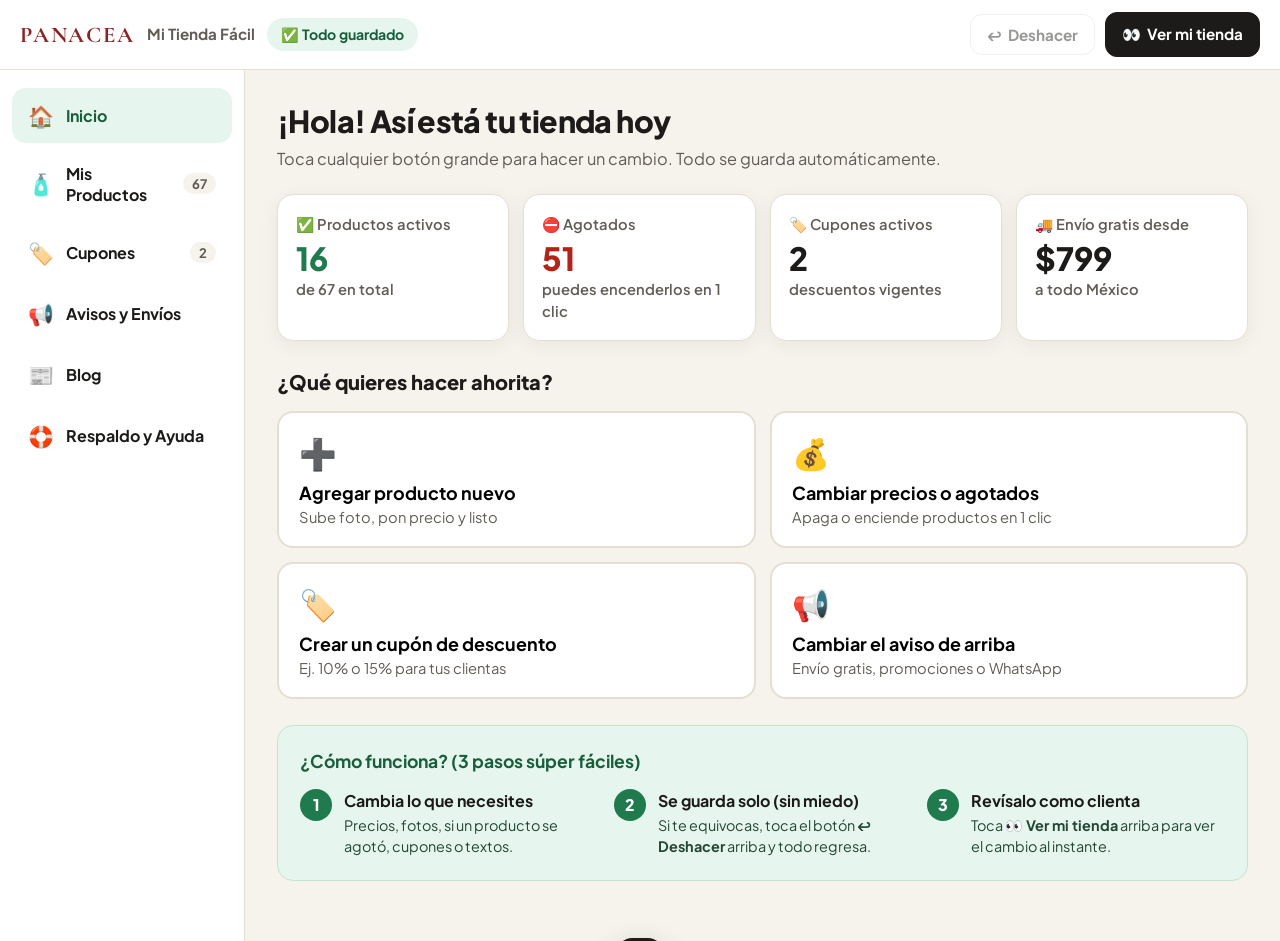
==== admin.html @ 0cf98230 "Initial Panacea Cosmeticos independent storefront (67 real products, 17 articles, CF Pages ready)" ====
<!DOCTYPE html>
<html lang="es-MX">
<head>
  <meta charset="UTF-8" />
  <meta name="viewport" content="width=device-width, initial-scale=1.0" />
  <title>Mi Tienda Panacea — Panel Fácil</title>
  <link rel="preconnect" href="https://fonts.googleapis.com" />
  <link rel="preconnect" href="https://fonts.gstatic.com" crossorigin />
  <link href="https://fonts.googleapis.com/css2?family=Cormorant+Garamond:wght@600;700&family=Plus+Jakarta+Sans:wght@400;500;600;700;800&display=swap" rel="stylesheet" />
  <link rel="stylesheet" href="admin.css" />
</head>
<body>
  <!-- Pantalla de clave (solo aparece si hay PIN configurado en producción) -->
  <div class="pin-screen hidden" id="pinScreen">
    <div class="pin-card">
      <div class="pin-logo">PANACEA</div>
      <h1>Entrar a Mi Tienda</h1>
      <p>Escribe tu clave secreta para editar tus productos y precios.</p>
      <form id="pinForm">
        <input type="password" id="pinInput" placeholder="Tu clave..." autocomplete="current-password" required />
        <button type="submit" class="big-btn btn-green btn-full">Entrar</button>
      </form>
      <p class="pin-error hidden" id="pinError">Clave incorrecta. Intenta de nuevo.</p>
    </div>
  </div>

  <!-- Barra superior fija -->
  <header class="topbar">
    <div class="topbar-left">
      <span class="brand-badge">PANACEA</span>
      <span class="brand-title">Mi Tienda Fácil</span>
      <span class="save-pill saved" id="savePill">✅ Todo guardado</span>
    </div>
    <div class="topbar-actions">
      <button class="top-btn" id="undoBtn" disabled title="Deshacer el último cambio">
        ↩️ <span>Deshacer</span>
      </button>
      <a class="top-btn btn-view-store" href="index.html" target="_blank" rel="noopener">
        👀 <span>Ver mi tienda</span>
      </a>
    </div>
  </header>

  <div class="app-shell">
    <!-- Menú lateral (desktop) / inferior (móvil) -->
    <aside class="sidebar" aria-label="Menú principal">
      <nav class="nav-list">
        <button class="nav-item active" data-tab="inicio">
          <span class="nav-ico">🏠</span>
          <span class="nav-txt">Inicio</span>
        </button>
        <button class="nav-item" data-tab="productos">
          <span class="nav-ico">🧴</span>
          <span class="nav-txt">Mis Productos</span>
          <span class="nav-count" id="navProdCount">0</span>
        </button>
        <button class="nav-item" data-tab="cupones">
          <span class="nav-ico">🏷️</span>
          <span class="nav-txt">Cupones</span>
          <span class="nav-count" id="navCouponCount">0</span>
        </button>
        <button class="nav-item" data-tab="tienda">
          <span class="nav-ico">📢</span>
          <span class="nav-txt">Avisos y Envíos</span>
        </button>
        <button class="nav-item" data-tab="blog">
          <span class="nav-ico">📰</span>
          <span class="nav-txt">Blog</span>
        </button>
        <button class="nav-item" data-tab="ayuda">
          <span class="nav-ico">🛟</span>
          <span class="nav-txt">Respaldo y Ayuda</span>
        </button>
      </nav>
    </aside>

    <!-- Contenido principal -->
    <main class="main-area">
      <!-- ==================== TAB: INICIO ==================== -->
      <section class="tab-panel active" id="tab-inicio">
        <div class="page-head">
          <div>
            <h1>¡Hola! Así está tu tienda hoy</h1>
            <p class="lead">Toca cualquier botón grande para hacer un cambio. Todo se guarda automáticamente.</p>
          </div>
        </div>

        <div class="stats-grid" id="homeStats"></div>

        <h2 class="section-title">¿Qué quieres hacer ahorita?</h2>
        <div class="quick-actions">
          <button class="quick-card" id="qaNewProduct">
            <span class="quick-ico">➕</span>
            <strong>Agregar producto nuevo</strong>
            <small>Sube foto, pon precio y listo</small>
          </button>
          <button class="quick-card" id="qaEditProducts">
            <span class="quick-ico">💰</span>
            <strong>Cambiar precios o agotados</strong>
            <small>Apaga o enciende productos en 1 clic</small>
          </button>
          <button class="quick-card" id="qaCoupons">
            <span class="quick-ico">🏷️</span>
            <strong>Crear un cupón de descuento</strong>
            <small>Ej. 10% o 15% para tus clientas</small>
          </button>
          <button class="quick-card" id="qaBanner">
            <span class="quick-ico">📢</span>
            <strong>Cambiar el aviso de arriba</strong>
            <small>Envío gratis, promociones o WhatsApp</small>
          </button>
        </div>

        <div class="guide-box">
          <h3>¿Cómo funciona? (3 pasos súper fáciles)</h3>
          <div class="guide-steps">
            <div class="guide-step">
              <span class="step-num">1</span>
              <div>
                <strong>Cambia lo que necesites</strong>
                <p>Precios, fotos, si un producto se agotó, cupones o textos.</p>
              </div>
            </div>
            <div class="guide-step">
              <span class="step-num">2</span>
              <div>
                <strong>Se guarda solo (sin miedo)</strong>
                <p>Si te equivocas, toca el botón <b>↩️ Deshacer</b> arriba y todo regresa.</p>
              </div>
            </div>
            <div class="guide-step">
              <span class="step-num">3</span>
              <div>
                <strong>Revísalo como clienta</strong>
                <p>Toca <b>👀 Ver mi tienda</b> arriba para ver el cambio al instante.</p>
              </div>
            </div>
          </div>
        </div>
      </section>

      <!-- ==================== TAB: MIS PRODUCTOS ==================== -->
      <section class="tab-panel" id="tab-productos">
        <div class="page-head">
          <div>
            <h1>Mis Productos</h1>
            <p class="lead">Toca el botón verde para marcar si está disponible o agotado, cambia el precio directo o toca <b>Editar</b>.</p>
          </div>
          <button class="big-btn btn-green" id="addProductBtn">➕ Agregar producto nuevo</button>
        </div>

        <div class="toolbar">
          <div class="search-wrap">
            <span class="search-ico">🔍</span>
            <input type="search" id="prodSearch" placeholder="Busca un producto... (ej. Vitamina C, Romero, Kit, Bebé)" />
          </div>
          <select id="prodCatFilter" aria-label="Filtrar por sección">
            <option value="all">Todas las secciones</option>
            <option value="kits">🎁 Kits y Rituales</option>
            <option value="facial">🧴 Facial y Sérums</option>
            <option value="tonicos">💧 Tónicos</option>
            <option value="capilar">🌿 Capilar</option>
            <option value="corporal">✨ Corporal</option>
            <option value="bebe">👶 Bebés</option>
            <option value="higienicos">🧼 Higiénicos</option>
          </select>
        </div>

        <div class="filter-pills" id="prodStatusPills">
          <button class="pill active" data-filter="all">Todos</button>
          <button class="pill" data-filter="available">✅ Disponibles</button>
          <button class="pill" data-filter="soldout">⛔ Agotados</button>
          <button class="pill" data-filter="best">⭐ Más vendidos</button>
        </div>

        <div class="products-list" id="productsList"></div>
      </section>

      <!-- ==================== TAB: CUPONES ==================== -->
      <section class="tab-panel" id="tab-cupones">
        <div class="page-head">
          <div>
            <h1>Cupones y Descuentos</h1>
            <p class="lead">Crea códigos fáciles para que tus clientas obtengan descuento en su carrito.</p>
          </div>
        </div>

        <div class="card form-card">
          <h3>➕ Crear un cupón nuevo</h3>
          <form id="couponForm" class="coupon-grid">
            <div class="field">
              <label for="couponCode">Palabra del cupón</label>
              <input type="text" id="couponCode" placeholder="Ej. MAMA15 o VERANO20" required />
              <small>Sin espacios. Se pone solo en mayúsculas.</small>
            </div>
            <div class="field">
              <label for="couponPct">¿Cuánto descuenta? (%)</label>
              <div class="pct-row">
                <input type="number" id="couponPct" min="1" max="90" value="10" required />
                <div class="quick-pcts">
                  <button type="button" class="mini-chip" data-pct="10">10%</button>
                  <button type="button" class="mini-chip" data-pct="15">15%</button>
                  <button type="button" class="mini-chip" data-pct="20">20%</button>
                  <button type="button" class="mini-chip" data-pct="25">25%</button>
                </div>
              </div>
            </div>
            <div class="field field-wide">
              <label for="couponLabel">Texto bonito para la clienta</label>
              <input type="text" id="couponLabel" placeholder="Ej. 15% OFF Especial del Mes" />
              <small>Si lo dejas vacío, se llena automáticamente.</small>
            </div>
            <div class="field-actions">
              <button type="submit" class="big-btn btn-green">💾 Guardar cupón</button>
            </div>
          </form>
        </div>

        <h2 class="section-title">Cupones activos ahorita</h2>
        <div class="coupons-list" id="couponsList"></div>
      </section>

      <!-- ==================== TAB: AVISOS Y ENVÍOS ==================== -->
      <section class="tab-panel" id="tab-tienda">
        <div class="page-head">
          <div>
            <h1>Avisos, Envíos y WhatsApp</h1>
            <p class="lead">Cambia el mensaje principal de arriba, el envío gratis y tu número de WhatsApp.</p>
          </div>
        </div>

        <form id="storeSettingsForm" class="stack-gap">
          <div class="card">
            <h3>📢 Barra de anuncio (la franja oscura hasta arriba de tu tienda)</h3>
            <p class="hint">Así se ve ahorita para tus clientas:</p>
            <div class="live-banner-preview" id="bannerPreview"></div>
            <div class="field" style="margin-top:14px;">
              <label for="settingAnnouncement">Texto del anuncio</label>
              <input type="text" id="settingAnnouncement" placeholder="Ej. Envío gratis a todo México desde $799 MXN · Código BIENVENIDA10" />
            </div>
          </div>

          <div class="card two-col">
            <div class="field">
              <label for="settingShipping">🚚 ¿Desde cuánto el envío es GRATIS? ($ MXN)</label>
              <input type="number" id="settingShipping" min="0" step="1" required />
              <small>Si la clienta compra esta cantidad o más, el envío sale en $0.</small>
            </div>
            <div class="field">
              <label for="settingWhatsapp">💬 Número de WhatsApp de pedidos</label>
              <input type="text" id="settingWhatsapp" placeholder="528110188422" required />
              <small>Con lada de país sin signos (ej. <code>528110188422</code>).</small>
            </div>
          </div>

          <div>
            <button type="submit" class="big-btn btn-green">💾 Guardar cambios de mi tienda</button>
          </div>
        </form>

        <div class="card" style="margin-top:28px;">
          <div class="card-head-row">
            <div>
              <h3>💬 Opiniones de clientas (Testimonios)</h3>
              <p class="hint">Aparecen en tu página principal para dar confianza.</p>
            </div>
            <button type="button" class="big-btn btn-outline" id="addReviewBtn">➕ Agregar opinión</button>
          </div>
          <div class="reviews-admin-list" id="reviewsAdminList"></div>
        </div>
      </section>

      <!-- ==================== TAB: BLOG ==================== -->
      <section class="tab-panel" id="tab-blog">
        <div class="page-head">
          <div>
            <h1>Diario de Botica (Blog)</h1>
            <p class="lead">Edita tus artículos o escribe uno nuevo para explicar beneficios de tus productos.</p>
          </div>
          <button class="big-btn btn-green" id="addArticleBtn">➕ Escribir artículo nuevo</button>
        </div>
        <div class="articles-admin-list" id="articlesAdminList"></div>
      </section>

      <!-- ==================== TAB: RESPALDO Y AYUDA ==================== -->
      <section class="tab-panel" id="tab-ayuda">
        <div class="page-head">
          <div>
            <h1>Respaldo y Ayuda</h1>
            <p class="lead">Guarda una copia de seguridad de toda tu tienda cuando quieras, o restaura una copia anterior.</p>
          </div>
        </div>

        <div class="card two-col">
          <div>
            <h3>💾 Guardar copia de seguridad</h3>
            <p class="hint">Descarga un archivo con todos tus productos, precios, cupones y textos.</p>
            <button type="button" class="big-btn btn-green" id="exportBackupBtn" style="margin-top:12px;">
              ⬇️ Descargar respaldo
            </button>
          </div>
          <div>
            <h3>📂 Restaurar una copia guardada</h3>
            <p class="hint">Si alguna vez quieres regresar a un respaldo anterior, selecciónalo aquí.</p>
            <label class="big-btn btn-outline file-label" style="margin-top:12px;">
              ⬆️ Elegir archivo de respaldo
              <input type="file" id="importBackupInput" accept="application/json,.json" hidden />
            </label>
          </div>
        </div>

        <div class="card" style="margin-top:18px;">
          <h3>ℹ️ Estado de conexión</h3>
          <p id="storageModeInfo" class="hint" style="margin-top:6px;">Comprobando...</p>
        </div>
      </section>
    </main>
  </div>

  <!-- ==================== MODAL: EDITOR DE PRODUCTO ==================== -->
  <div class="modal-overlay hidden" id="productModal" role="dialog" aria-modal="true" aria-labelledby="prodModalTitle">
    <div class="modal-sheet">
      <div class="modal-head">
        <h2 id="prodModalTitle">Editar producto</h2>
        <button class="icon-close" id="closeProductModal" aria-label="Cerrar">✕</button>
      </div>
      <form id="productForm" class="modal-body">
        <input type="hidden" id="pfId" />

        <!-- Bloque 1: Lo más importante -->
        <div class="editor-group">
          <div class="field">
            <label for="pfTitle">¿Cómo se llama el producto?</label>
            <input type="text" id="pfTitle" placeholder="Ej. Sérum de Vitamina C" required />
          </div>

          <div class="two-col">
            <div class="field">
              <label for="pfPrice">¿Cuánto cuesta? ($ MXN)</label>
              <input type="number" id="pfPrice" min="0" step="1" placeholder="Ej. 450" required />
            </div>
            <div class="field">
              <label for="pfComparePrice">Precio anterior (solo si está en oferta)</label>
              <input type="number" id="pfComparePrice" min="0" step="1" placeholder="Déjalo vacío si no es oferta" />
              <small>Si pones un número más alto, sale tachado como oferta.</small>
            </div>
          </div>

          <div class="toggle-row">
            <label class="big-switch">
              <input type="checkbox" id="pfAvailable" checked />
              <span class="switch-track"></span>
              <span class="switch-label" id="pfAvailableLabel">✅ Disponible para vender</span>
            </label>

            <label class="big-switch">
              <input type="checkbox" id="pfBestSeller" />
              <span class="switch-track"></span>
              <span class="switch-label">⭐ Mostrar en "Más vendidos"</span>
            </label>
          </div>
        </div>

        <!-- Bloque 2: Fotos -->
        <div class="editor-group">
          <h3>📷 Fotos del producto</h3>
          <div class="photo-editor-grid">
            <div class="photo-slot">
              <span class="slot-title">Foto principal</span>
              <div class="photo-preview-box">
                <img id="pfImagePreview" alt="Vista previa" />
              </div>
              <label class="big-btn btn-outline btn-sm file-label">
                📷 Subir foto desde aquí
                <input type="file" id="pfImageFile" accept="image/*" hidden />
              </label>
              <input type="text" id="pfImage" placeholder="O pega un enlace de foto..." />
            </div>

            <div class="photo-slot">
              <span class="slot-title">Segunda foto (opcional)</span>
              <div class="photo-preview-box">
                <img id="pfHoverPreview" alt="Segunda foto" />
              </div>
              <label class="big-btn btn-outline btn-sm file-label">
                📷 Subir segunda foto
                <input type="file" id="pfHoverFile" accept="image/*" hidden />
              </label>
              <input type="text" id="pfHoverImage" placeholder="O pega un enlace de foto..." />
            </div>
          </div>
        </div>

        <!-- Bloque 3: Sección y tipo de piel -->
        <div class="editor-group">
          <h3>🗂️ ¿Dónde aparece en la tienda?</h3>
          <div class="field">
            <label>Elige una sección:</label>
            <div class="choice-grid" id="pfCategoryChoices">
              <button type="button" class="choice-btn" data-cat="facial">🧴 Facial</button>
              <button type="button" class="choice-btn" data-cat="tonicos">💧 Tónicos</button>
              <button type="button" class="choice-btn" data-cat="kits">🎁 Kits</button>
              <button type="button" class="choice-btn" data-cat="capilar">🌿 Capilar</button>
              <button type="button" class="choice-btn" data-cat="corporal">✨ Corporal</button>
              <button type="button" class="choice-btn" data-cat="bebe">👶 Bebés</button>
              <button type="button" class="choice-btn" data-cat="higienicos">🧼 Higiénicos</button>
            </div>
            <input type="hidden" id="pfCategory" value="facial" />
          </div>

          <div class="field">
            <label>¿Para qué necesidad de piel ayuda? (puedes elegir varias)</label>
            <div class="choice-grid" id="pfConcernChoices">
              <button type="button" class="choice-btn" data-concern="acne">✨ Acné y poros</button>
              <button type="button" class="choice-btn" data-concern="sensible">🌿 Piel sensible</button>
              <button type="button" class="choice-btn" data-concern="antiedad">💎 Antiedad</button>
              <button type="button" class="choice-btn" data-concern="manchas">☀️ Manchas</button>
            </div>
          </div>

          <div class="field">
            <label for="pfBadge">Etiqueta bonita arriba de la foto</label>
            <input type="text" id="pfBadge" placeholder="Ej. 100% Natural, Más vendido, Nuevo, Fórmula Médica" />
          </div>
        </div>

        <!-- Bloque 4: Textos -->
        <div class="editor-group">
          <h3>📝 Explicación del producto</h3>
          <div class="field">
            <label for="pfSubtitle">Frase corta (aparece debajo del nombre)</label>
            <input type="text" id="pfSubtitle" placeholder="Ej. Ilumina, unifica el tono y protege tu piel" />
          </div>
          <div class="field">
            <label for="pfDescription">Descripción completa</label>
            <textarea id="pfDescription" rows="4" placeholder="Explica para qué sirve, sus ingredientes y cómo se usa..."></textarea>
          </div>
        </div>

        <!-- Bloque 5: Tamaños / Presentaciones (opcional) -->
        <div class="editor-group">
          <div class="card-head-row">
            <div>
              <h3>📏 Tamaños o presentaciones (opcional)</h3>
              <p class="hint">Solo úsalo si este producto viene en varios tamaños (ej. 30 ml y 60 ml).</p>
            </div>
            <button type="button" class="big-btn btn-outline btn-sm" id="addVariantBtn">➕ Agregar tamaño</button>
          </div>
          <div id="variantsContainer" class="variants-list"></div>
        </div>

        <div class="modal-footer">
          <div class="modal-footer-left">
            <button type="button" class="big-btn btn-outline btn-sm hidden" id="duplicateProductBtn">📋 Duplicar</button>
            <button type="button" class="big-btn btn-danger btn-sm hidden" id="deleteProductBtn">🗑️ Borrar</button>
          </div>
          <div class="modal-footer-right">
            <button type="button" class="big-btn btn-outline" id="cancelProductBtn">Cancelar</button>
            <button type="submit" class="big-btn btn-green">💾 Guardar producto</button>
          </div>
        </div>
      </form>
    </div>
  </div>

  <!-- ==================== MODAL: EDITOR DE ARTÍCULO ==================== -->
  <div class="modal-overlay hidden" id="articleModal" role="dialog" aria-modal="true">
    <div class="modal-sheet">
      <div class="modal-head">
        <h2 id="artModalTitle">Editar artículo</h2>
        <button class="icon-close" id="closeArticleModal" aria-label="Cerrar">✕</button>
      </div>
      <form id="articleForm" class="modal-body">
        <input type="hidden" id="afSlug" />
        <div class="field">
          <label for="afTitle">Título del artículo</label>
          <input type="text" id="afTitle" required placeholder="Ej. Beneficios de la caléndula" />
        </div>
        <div class="two-col">
          <div class="field">
            <label for="afDate">Fecha</label>
            <input type="date" id="afDate" required />
          </div>
          <div class="field">
            <label for="afImage">Foto del artículo</label>
            <input type="text" id="afImage" placeholder="Enlace o sube una foto abajo" />
          </div>
        </div>
        <div class="field">
          <label class="big-btn btn-outline btn-sm file-label" style="width:fit-content;">
            📷 Subir foto para el artículo
            <input type="file" id="afImageFile" accept="image/*" hidden />
          </label>
        </div>
        <div class="field">
          <label for="afExcerpt">Resumen corto (1 frase)</label>
          <input type="text" id="afExcerpt" placeholder="Resumen breve que aparece en la tarjeta..." />
        </div>
        <div class="field">
          <label for="afContent">Texto del artículo</label>
          <textarea id="afContent" rows="8" required placeholder="Escribe aquí tu artículo..."></textarea>
        </div>
        <div class="modal-footer">
          <div class="modal-footer-left">
            <button type="button" class="big-btn btn-danger btn-sm hidden" id="deleteArticleBtn">🗑️ Borrar</button>
          </div>
          <div class="modal-footer-right">
            <button type="button" class="big-btn btn-outline" id="cancelArticleBtn">Cancelar</button>
            <button type="submit" class="big-btn btn-green">💾 Guardar artículo</button>
          </div>
        </div>
      </form>
    </div>
  </div>

  <!-- ==================== MODAL: EDITOR DE OPINIÓN ==================== -->
  <div class="modal-overlay hidden" id="reviewModal" role="dialog" aria-modal="true">
    <div class="modal-sheet modal-sm">
      <div class="modal-head">
        <h2>Opinión de clienta</h2>
        <button class="icon-close" id="closeReviewModal" aria-label="Cerrar">✕</button>
      </div>
      <form id="reviewForm" class="modal-body">
        <input type="hidden" id="rfIdx" />
        <div class="two-col">
          <div class="field">
            <label for="rfName">Nombre de la clienta</label>
            <input type="text" id="rfName" required placeholder="Ej. Mariana G." />
          </div>
          <div class="field">
            <label for="rfCity">Ciudad</label>
            <input type="text" id="rfCity" required placeholder="Ej. Monterrey, NL" />
          </div>
        </div>
        <div class="field">
          <label for="rfProduct">Producto que usó</label>
          <input type="text" id="rfProduct" required placeholder="Ej. Crema Melatonina" />
        </div>
        <div class="field">
          <label for="rfQuote">¿Qué dijo?</label>
          <textarea id="rfQuote" rows="4" required placeholder="Escribe su comentario..."></textarea>
        </div>
        <div class="modal-footer">
          <div class="modal-footer-left">
            <button type="button" class="big-btn btn-danger btn-sm hidden" id="deleteReviewBtn">🗑️ Borrar</button>
          </div>
          <div class="modal-footer-right">
            <button type="button" class="big-btn btn-outline" id="cancelReviewBtn">Cancelar</button>
            <button type="submit" class="big-btn btn-green">💾 Guardar opinión</button>
          </div>
        </div>
      </form>
    </div>
  </div>

  <!-- Aviso flotante -->
  <div class="toast" id="toast" role="status" aria-live="polite"></div>

  <script src="data.js"></script>
  <script src="admin.js"></script>
</body>
</html>
---- admin.css ----
/* ==========================================================================
   PANACEA — Backoffice "Mi Tienda Fácil"
   Diseñado para ser tan claro que cualquier persona lo entienda en 10 segundos.
   ========================================================================== */

:root {
  --bg: #F6F3ED;
  --card: #FFFFFF;
  --ink: #1C1B19;
  --muted: #615D56;
  --border: #E5DED3;
  --green: #1F7A4D;
  --green-dark: #175E3B;
  --green-soft: #E6F5ED;
  --red: #B42318;
  --red-soft: #FDECEB;
  --gold: #B08D57;
  --gold-soft: #FBF5EA;
  --wax: #8B2323;
  --radius: 16px;
  --shadow: 0 4px 20px rgba(28, 27, 25, 0.06);
  --font-serif: 'Cormorant Garamond', Georgia, serif;
  --font-sans: 'Plus Jakarta Sans', -apple-system, BlinkMacSystemFont, sans-serif;
}

*, *::before, *::after { box-sizing: border-box; margin: 0; padding: 0; }

body {
  font-family: var(--font-sans);
  background: var(--bg);
  color: var(--ink);
  font-size: 16px;
  line-height: 1.5;
  -webkit-font-smoothing: antialiased;
}

button, input, select, textarea { font-family: inherit; font-size: 1rem; }
img { max-width: 100%; display: block; }
a { color: inherit; text-decoration: none; }
.hidden { display: none !important; }

/* ---------- Topbar ---------- */
.topbar {
  position: sticky;
  top: 0;
  z-index: 50;
  background: var(--card);
  border-bottom: 1px solid var(--border);
  padding: 12px 20px;
  display: flex;
  align-items: center;
  justify-content: space-between;
  gap: 12px;
  flex-wrap: wrap;
}

.topbar-left { display: flex; align-items: center; gap: 12px; flex-wrap: wrap; }

.brand-badge {
  font-family: var(--font-serif);
  font-weight: 700;
  font-size: 1.4rem;
  letter-spacing: 0.08em;
  color: var(--wax);
}

.brand-title { font-weight: 700; color: var(--muted); font-size: 0.95rem; }

.save-pill {
  font-size: 0.88rem;
  font-weight: 700;
  padding: 6px 14px;
  border-radius: 999px;
  background: var(--green-soft);
  color: var(--green-dark);
}
.save-pill.saving { background: var(--gold-soft); color: #7C5C24; }
.save-pill.error { background: var(--red-soft); color: var(--red); }

.topbar-actions { display: flex; align-items: center; gap: 10px; }

.top-btn {
  display: inline-flex;
  align-items: center;
  gap: 6px;
  padding: 10px 16px;
  border-radius: 12px;
  border: 1.5px solid var(--border);
  background: var(--card);
  color: var(--ink);
  font-weight: 700;
  font-size: 0.95rem;
  cursor: pointer;
  transition: transform 0.12s, background 0.15s;
}
.top-btn:hover:not(:disabled) { background: var(--bg); }
.top-btn:disabled { opacity: 0.45; cursor: not-allowed; }
.btn-view-store { background: var(--ink); color: #fff; border-color: var(--ink); }
.btn-view-store:hover { background: #33312D; }

/* ---------- Layout ---------- */
.app-shell {
  display: grid;
  grid-template-columns: 245px 1fr;
  min-height: calc(100vh - 65px);
}

.sidebar {
  background: var(--card);
  border-right: 1px solid var(--border);
  padding: 18px 12px;
}

.nav-list { display: flex; flex-direction: column; gap: 6px; position: sticky; top: 82px; }

.nav-item {
  display: flex;
  align-items: center;
  gap: 12px;
  width: 100%;
  padding: 14px 16px;
  border-radius: 14px;
  border: none;
  background: transparent;
  color: var(--ink);
  font-weight: 700;
  font-size: 1rem;
  cursor: pointer;
  text-align: left;
  transition: background 0.15s;
}
.nav-item:hover { background: var(--bg); }
.nav-item.active { background: var(--green-soft); color: var(--green-dark); }
.nav-ico { font-size: 1.3rem; }
.nav-count {
  margin-left: auto;
  background: var(--bg);
  color: var(--muted);
  font-size: 0.82rem;
  padding: 2px 9px;
  border-radius: 999px;
  font-weight: 700;
}
.nav-item.active .nav-count { background: #fff; color: var(--green-dark); }

.main-area { padding: 28px 32px 60px; max-width: 1120px; width: 100%; }

.tab-panel { display: none; }
.tab-panel.active { display: block; }

.page-head {
  display: flex;
  align-items: flex-start;
  justify-content: space-between;
  gap: 16px;
  flex-wrap: wrap;
  margin-bottom: 22px;
}

.page-head h1 { font-size: 1.9rem; font-weight: 800; letter-spacing: -0.02em; }
.lead { color: var(--muted); margin-top: 4px; font-size: 1.02rem; }
.section-title { font-size: 1.25rem; font-weight: 800; margin: 26px 0 14px; }

/* ---------- Buttons ---------- */
.big-btn {
  display: inline-flex;
  align-items: center;
  justify-content: center;
  gap: 8px;
  padding: 13px 22px;
  border-radius: 14px;
  border: 1.5px solid transparent;
  font-weight: 700;
  font-size: 1rem;
  cursor: pointer;
  transition: background 0.15s, transform 0.1s;
}
.big-btn:active { transform: scale(0.98); }
.big-btn.btn-sm { padding: 9px 14px; font-size: 0.92rem; border-radius: 10px; }
.big-btn.btn-full { width: 100%; }
.btn-green { background: var(--green); color: #fff; }
.btn-green:hover { background: var(--green-dark); }
.btn-outline { background: var(--card); color: var(--ink); border-color: var(--border); }
.btn-outline:hover { background: var(--bg); }
.btn-danger { background: var(--red-soft); color: var(--red); border-color: #F5C2BE; }
.btn-danger:hover { background: #FAD7D4; }
.file-label { cursor: pointer; }

/* ---------- Cards & Home ---------- */
.card {
  background: var(--card);
  border: 1px solid var(--border);
  border-radius: var(--radius);
  padding: 22px;
  box-shadow: var(--shadow);
}
.stack-gap { display: flex; flex-direction: column; gap: 18px; }
.two-col { display: grid; grid-template-columns: 1fr 1fr; gap: 18px; }
.hint { color: var(--muted); font-size: 0.94rem; }

.stats-grid {
  display: grid;
  grid-template-columns: repeat(4, 1fr);
  gap: 14px;
}
.stat-card {
  background: var(--card);
  border: 1px solid var(--border);
  border-radius: var(--radius);
  padding: 18px;
  box-shadow: var(--shadow);
}
.stat-card .stat-num { font-size: 2rem; font-weight: 800; line-height: 1.1; margin: 6px 0 2px; }
.stat-card .stat-lbl { color: var(--muted); font-size: 0.92rem; font-weight: 600; }

.quick-actions {
  display: grid;
  grid-template-columns: repeat(2, 1fr);
  gap: 14px;
}
.quick-card {
  display: flex;
  flex-direction: column;
  align-items: flex-start;
  gap: 4px;
  padding: 20px;
  background: var(--card);
  border: 2px solid var(--border);
  border-radius: var(--radius);
  cursor: pointer;
  text-align: left;
  transition: border-color 0.15s, transform 0.12s;
}
.quick-card:hover { border-color: var(--green); transform: translateY(-2px); }
.quick-ico { font-size: 1.9rem; margin-bottom: 4px; }
.quick-card strong { font-size: 1.12rem; }
.quick-card small { color: var(--muted); font-size: 0.92rem; }

.guide-box {
  margin-top: 26px;
  background: var(--green-soft);
  border: 1px solid #C2E5D2;
  border-radius: var(--radius);
  padding: 22px;
}
.guide-box h3 { color: var(--green-dark); margin-bottom: 14px; font-size: 1.1rem; }
.guide-steps { display: grid; grid-template-columns: repeat(3, 1fr); gap: 16px; }
.guide-step { display: flex; gap: 12px; align-items: flex-start; }
.step-num {
  flex-shrink: 0;
  width: 32px;
  height: 32px;
  border-radius: 50%;
  background: var(--green);
  color: #fff;
  font-weight: 800;
  display: flex;
  align-items: center;
  justify-content: center;
}
.guide-step p { font-size: 0.9rem; color: #244735; margin-top: 2px; }

/* ---------- Products List ---------- */
.toolbar {
  display: flex;
  gap: 12px;
  margin-bottom: 14px;
  flex-wrap: wrap;
}
.search-wrap {
  flex: 1;
  min-width: 240px;
  position: relative;
  display: flex;
  align-items: center;
}
.search-ico { position: absolute; left: 16px; font-size: 1.1rem; pointer-events: none; }
.search-wrap input {
  width: 100%;
  padding: 14px 16px 14px 46px;
  border-radius: 14px;
  border: 1.5px solid var(--border);
  background: var(--card);
  font-size: 1.02rem;
}
.toolbar select {
  padding: 14px 16px;
  border-radius: 14px;
  border: 1.5px solid var(--border);
  background: var(--card);
  font-weight: 600;
}

.filter-pills { display: flex; gap: 8px; flex-wrap: wrap; margin-bottom: 18px; }
.pill {
  padding: 9px 16px;
  border-radius: 999px;
  border: 1.5px solid var(--border);
  background: var(--card);
  font-weight: 700;
  font-size: 0.92rem;
  cursor: pointer;
}
.pill.active { background: var(--ink); color: #fff; border-color: var(--ink); }

.products-list { display: flex; flex-direction: column; gap: 12px; }

.prod-row {
  display: grid;
  grid-template-columns: 78px 1fr auto auto auto;
  align-items: center;
  gap: 16px;
  background: var(--card);
  border: 1.5px solid var(--border);
  border-radius: var(--radius);
  padding: 14px 18px;
  box-shadow: var(--shadow);
  transition: border-color 0.15s;
}
.prod-row.is-soldout { opacity: 0.78; background: #FAF8F5; }
.prod-row:hover { border-color: #C9BFAE; }

.prod-thumb {
  width: 78px;
  height: 78px;
  border-radius: 12px;
  object-fit: cover;
  background: var(--bg);
  border: 1px solid var(--border);
}

.prod-info h3 { font-size: 1.08rem; font-weight: 800; line-height: 1.25; }
.prod-meta { display: flex; gap: 8px; flex-wrap: wrap; margin-top: 5px; font-size: 0.85rem; color: var(--muted); }
.cat-tag { background: var(--bg); padding: 2px 10px; border-radius: 999px; font-weight: 600; }

.quick-price-box {
  display: flex;
  align-items: center;
  gap: 4px;
  background: var(--bg);
  border: 1.5px solid var(--border);
  border-radius: 12px;
  padding: 6px 10px;
}
.quick-price-box span { font-weight: 800; color: var(--muted); }
.quick-price-input {
  width: 82px;
  border: none;
  background: transparent;
  font-weight: 800;
  font-size: 1.05rem;
  color: var(--ink);
  text-align: right;
  outline: none;
}

.status-toggle-btn {
  padding: 10px 14px;
  border-radius: 12px;
  border: 1.5px solid transparent;
  font-weight: 800;
  font-size: 0.92rem;
  cursor: pointer;
  min-width: 136px;
}
.status-toggle-btn.on { background: var(--green-soft); color: var(--green-dark); border-color: #B4E0C8; }
.status-toggle-btn.off { background: var(--red-soft); color: var(--red); border-color: #F3C2BE; }

.row-btns { display: flex; gap: 8px; align-items: center; }
.star-btn {
  width: 44px;
  height: 44px;
  border-radius: 12px;
  border: 1.5px solid var(--border);
  background: var(--card);
  font-size: 1.25rem;
  cursor: pointer;
}
.star-btn.active { background: var(--gold-soft); border-color: var(--gold); }

/* ---------- Fields & Forms ---------- */
.field { display: flex; flex-direction: column; gap: 6px; margin-bottom: 14px; }
.field label { font-weight: 700; font-size: 0.98rem; }
.field input[type="text"],
.field input[type="number"],
.field input[type="date"],
.field input[type="password"],
.field textarea,
.field select {
  width: 100%;
  padding: 13px 14px;
  border-radius: 12px;
  border: 1.5px solid var(--border);
  background: #fff;
  font-size: 1rem;
}
.field input:focus, .field textarea:focus { outline: 2px solid var(--green); border-color: var(--green); }
.field small { color: var(--muted); font-size: 0.86rem; }

.coupon-grid { display: grid; grid-template-columns: 1fr 1fr; gap: 14px; margin-top: 14px; }
.field-wide { grid-column: 1 / -1; }
.field-actions { grid-column: 1 / -1; }
.pct-row { display: flex; gap: 10px; align-items: center; flex-wrap: wrap; }
.pct-row input { width: 96px !important; }
.quick-pcts { display: flex; gap: 6px; }
.mini-chip {
  padding: 8px 12px;
  border-radius: 10px;
  border: 1.5px solid var(--border);
  background: var(--bg);
  font-weight: 700;
  cursor: pointer;
}
.mini-chip:hover { border-color: var(--green); background: var(--green-soft); }

.coupons-list { display: grid; grid-template-columns: repeat(auto-fill, minmax(280px, 1fr)); gap: 14px; }
.coupon-card {
  background: var(--card);
  border: 2px dashed var(--gold);
  border-radius: var(--radius);
  padding: 18px;
  display: flex;
  flex-direction: column;
  gap: 8px;
}
.coupon-code-tag {
  font-size: 1.35rem;
  font-weight: 800;
  letter-spacing: 0.06em;
  color: var(--wax);
}

/* ---------- Live Banner Preview ---------- */
.live-banner-preview {
  margin-top: 10px;
  background: #181816;
  color: #F8F5F0;
  padding: 12px 16px;
  border-radius: 12px;
  text-align: center;
  font-size: 0.92rem;
  font-weight: 600;
}

.card-head-row {
  display: flex;
  align-items: center;
  justify-content: space-between;
  gap: 12px;
  flex-wrap: wrap;
  margin-bottom: 14px;
}

.reviews-admin-list, .articles-admin-list { display: flex; flex-direction: column; gap: 12px; }
.simple-row {
  display: flex;
  align-items: center;
  justify-content: space-between;
  gap: 14px;
  padding: 14px 16px;
  background: var(--bg);
  border: 1px solid var(--border);
  border-radius: 14px;
}
.simple-row-thumb { width: 64px; height: 64px; border-radius: 10px; object-fit: cover; flex-shrink: 0; }
.simple-row-main { flex: 1; }
.simple-row-main strong { display: block; font-size: 1.02rem; }
.simple-row-main p { color: var(--muted); font-size: 0.9rem; margin-top: 2px; }

/* ---------- Modal Editor ---------- */
.modal-overlay {
  position: fixed;
  inset: 0;
  z-index: 100;
  background: rgba(24, 24, 22, 0.58);
  display: flex;
  align-items: center;
  justify-content: center;
  padding: 16px;
  overflow-y: auto;
}
.modal-sheet {
  background: var(--card);
  border-radius: 20px;
  width: 100%;
  max-width: 780px;
  max-height: 92vh;
  display: flex;
  flex-direction: column;
  overflow: hidden;
  box-shadow: 0 24px 64px rgba(0, 0, 0, 0.25);
}
.modal-sheet.modal-sm { max-width: 560px; }

.modal-head {
  padding: 18px 24px;
  border-bottom: 1px solid var(--border);
  display: flex;
  align-items: center;
  justify-content: space-between;
}
.modal-head h2 { font-size: 1.35rem; font-weight: 800; }
.icon-close {
  width: 40px;
  height: 40px;
  border-radius: 50%;
  border: 1px solid var(--border);
  background: var(--bg);
  font-size: 1.15rem;
  cursor: pointer;
}

.modal-body { padding: 22px 24px; overflow-y: auto; }
.editor-group {
  background: var(--bg);
  border: 1px solid var(--border);
  border-radius: 16px;
  padding: 18px;
  margin-bottom: 18px;
}
.editor-group h3 { font-size: 1.08rem; margin-bottom: 12px; }

.toggle-row { display: flex; gap: 20px; flex-wrap: wrap; margin-top: 8px; }
.big-switch { display: inline-flex; align-items: center; gap: 10px; cursor: pointer; font-weight: 700; }
.big-switch input { display: none; }
.switch-track {
  width: 52px;
  height: 30px;
  border-radius: 999px;
  background: #CCC5B9;
  position: relative;
  transition: background 0.18s;
}
.switch-track::after {
  content: "";
  position: absolute;
  top: 3px;
  left: 3px;
  width: 24px;
  height: 24px;
  border-radius: 50%;
  background: #fff;
  transition: transform 0.18s;
  box-shadow: 0 2px 4px rgba(0,0,0,0.2);
}
.big-switch input:checked + .switch-track { background: var(--green); }
.big-switch input:checked + .switch-track::after { transform: translateX(22px); }

.photo-editor-grid { display: grid; grid-template-columns: 1fr 1fr; gap: 16px; }
.photo-slot { display: flex; flex-direction: column; gap: 8px; }
.slot-title { font-weight: 700; font-size: 0.92rem; }
.photo-preview-box {
  height: 170px;
  border-radius: 12px;
  background: #fff;
  border: 1.5px dashed var(--border);
  display: flex;
  align-items: center;
  justify-content: center;
  overflow: hidden;
}
.photo-preview-box img { width: 100%; height: 100%; object-fit: cover; }

.choice-grid { display: flex; flex-wrap: wrap; gap: 8px; }
.choice-btn {
  padding: 10px 14px;
  border-radius: 12px;
  border: 1.5px solid var(--border);
  background: #fff;
  font-weight: 700;
  cursor: pointer;
}
.choice-btn.selected { background: var(--green-soft); border-color: var(--green); color: var(--green-dark); }

.variants-list { display: flex; flex-direction: column; gap: 8px; margin-top: 8px; }
.variant-row { display: grid; grid-template-columns: 1fr 130px auto; gap: 8px; align-items: center; }

.modal-footer {
  display: flex;
  align-items: center;
  justify-content: space-between;
  gap: 10px;
  flex-wrap: wrap;
  padding-top: 14px;
  border-top: 1px solid var(--border);
}
.modal-footer-left, .modal-footer-right { display: flex; gap: 10px; flex-wrap: wrap; }

/* ---------- PIN Screen ---------- */
.pin-screen {
  position: fixed;
  inset: 0;
  z-index: 200;
  background: var(--bg);
  display: flex;
  align-items: center;
  justify-content: center;
  padding: 20px;
}
.pin-card {
  background: var(--card);
  border: 1px solid var(--border);
  border-radius: 22px;
  padding: 36px 30px;
  max-width: 400px;
  width: 100%;
  text-align: center;
  box-shadow: var(--shadow);
}
.pin-logo { font-family: var(--font-serif); font-size: 2rem; font-weight: 700; color: var(--wax); letter-spacing: 0.1em; }
.pin-card h1 { font-size: 1.5rem; margin: 8px 0 6px; }
.pin-card p { color: var(--muted); margin-bottom: 18px; }
.pin-card input {
  width: 100%;
  padding: 15px;
  border-radius: 14px;
  border: 1.5px solid var(--border);
  font-size: 1.2rem;
  text-align: center;
  margin-bottom: 12px;
}
.pin-error { color: var(--red); font-weight: 700; margin-top: 10px; }

/* ---------- Toast ---------- */
.toast {
  position: fixed;
  bottom: 24px;
  left: 50%;
  transform: translateX(-50%) translateY(90px);
  background: var(--ink);
  color: #fff;
  padding: 14px 22px;
  border-radius: 14px;
  font-weight: 700;
  box-shadow: 0 12px 30px rgba(0, 0, 0, 0.25);
  z-index: 300;
  transition: transform 0.25s ease;
}
.toast.show { transform: translateX(-50%) translateY(0); }

/* ---------- Responsive (Tablet & Celular) ---------- */
@media (max-width: 960px) {
  .app-shell { grid-template-columns: 1fr; }
  .sidebar {
    position: fixed;
    bottom: 0;
    left: 0;
    right: 0;
    z-index: 60;
    border-right: none;
    border-top: 1px solid var(--border);
    padding: 6px 8px;
  }
  .nav-list { flex-direction: row; justify-content: space-around; position: static; }
  .nav-item { flex-direction: column; gap: 2px; padding: 8px 6px; font-size: 0.74rem; text-align: center; }
  .nav-count { display: none; }
  .main-area { padding: 18px 16px 100px; }
  .stats-grid { grid-template-columns: repeat(2, 1fr); }
  .quick-actions, .guide-steps, .two-col, .photo-editor-grid, .coupon-grid { grid-template-columns: 1fr; }
  .prod-row { grid-template-columns: 64px 1fr; gap: 12px; }
  .prod-thumb { width: 64px; height: 64px; }
  .quick-price-box, .status-toggle-btn, .row-btns { grid-column: 1 / -1; }
}
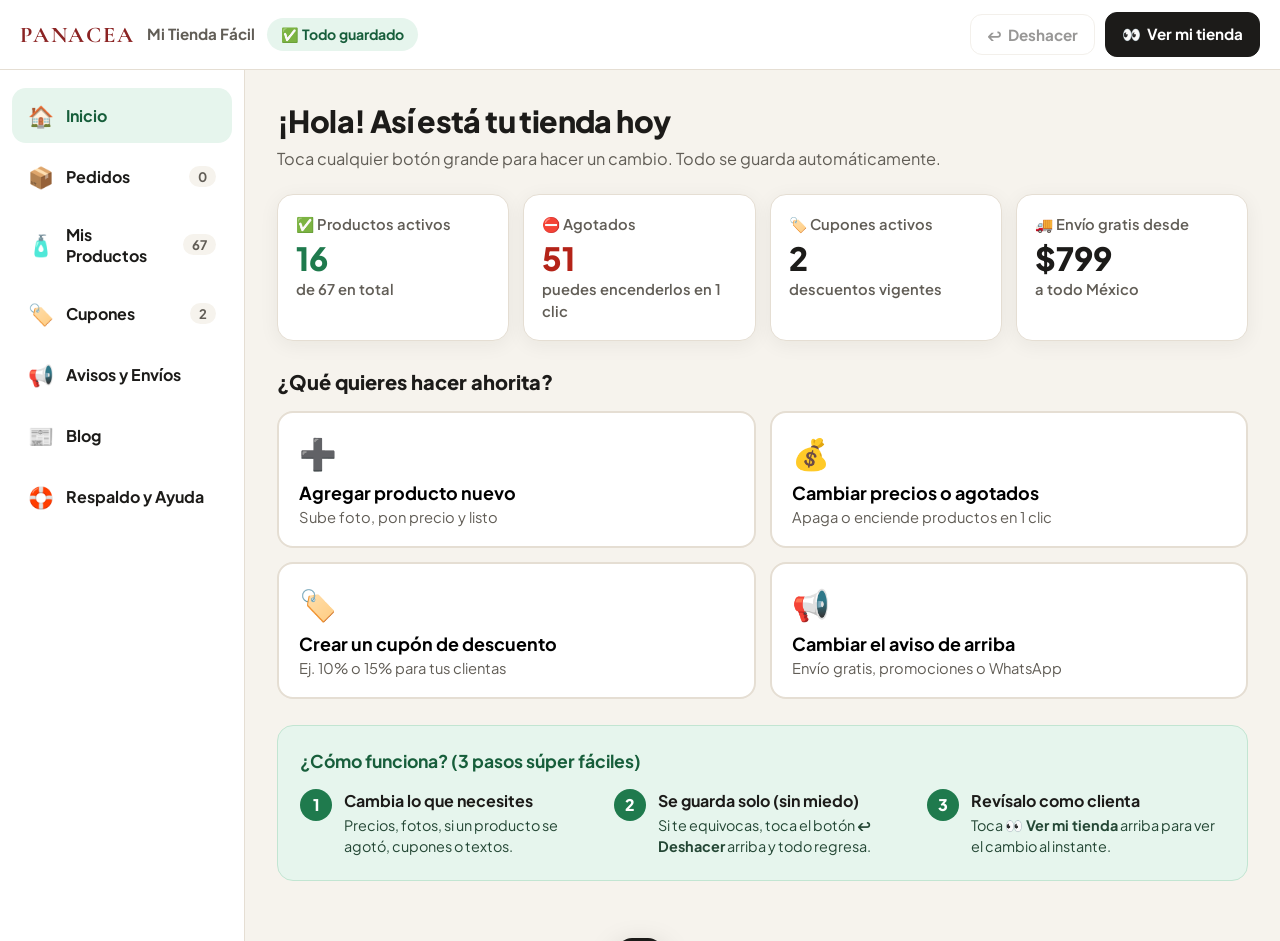
==== commit 1342ae81: "Backoffice Mi Tienda Facil, Pedidos, 217 fotos locales, GA4/Klaviyo/Instafeed/StickyATC y Cloudflare" ====
--- a/admin.html
+++ b/admin.html
@@ -49,6 +49,11 @@
           <span class="nav-ico">🏠</span>
           <span class="nav-txt">Inicio</span>
         </button>
+        <button class="nav-item" data-tab="pedidos">
+          <span class="nav-ico">📦</span>
+          <span class="nav-txt">Pedidos</span>
+          <span class="nav-count" id="navOrdersCount">0</span>
+        </button>
         <button class="nav-item" data-tab="productos">
           <span class="nav-ico">🧴</span>
           <span class="nav-txt">Mis Productos</span>
@@ -139,6 +144,27 @@
         </div>
       </section>
 
+      <!-- ==================== TAB: PEDIDOS ==================== -->
+      <section class="tab-panel" id="tab-pedidos">
+        <div class="page-head">
+          <div>
+            <h1>📦 Mis Pedidos</h1>
+            <p class="lead">Aquí llegan los pedidos de tu tienda. Toca el botón verde para avanzar cada pedido: <b>Nuevo → Pagado → Enviado → Entregado</b>.</p>
+          </div>
+          <button class="big-btn btn-green" id="addOrderBtn">➕ Anotar pedido manual</button>
+        </div>
+
+        <div class="filter-pills" id="orderStatusPills">
+          <button class="pill active" data-ostatus="all">Todos</button>
+          <button class="pill" data-ostatus="nuevo">🟡 Nuevos</button>
+          <button class="pill" data-ostatus="pagado">💚 Pagados</button>
+          <button class="pill" data-ostatus="enviado">🚚 Enviados</button>
+          <button class="pill" data-ostatus="entregado">✅ Entregados</button>
+        </div>
+
+        <div class="orders-list" id="ordersList"></div>
+      </section>
+
       <!-- ==================== TAB: MIS PRODUCTOS ==================== -->
       <section class="tab-panel" id="tab-productos">
         <div class="page-head">
@@ -253,6 +279,29 @@
             </div>
           </div>
 
+          <div class="card">
+            <h3>🔌 Apps y Píxeles (ya traídos de tu tienda Shopify)</h3>
+            <p class="hint" style="margin-bottom:14px;">Tus mediciones de Google y Klaviyo ya están conectadas. Si usas anuncios en Facebook/Instagram o TikTok, pega aquí su número de píxel.</p>
+            <div class="two-col">
+              <div class="field">
+                <label for="settingGa4">📊 Google Analytics 4</label>
+                <input type="text" id="settingGa4" placeholder="G-WTJDDNZHX2" />
+              </div>
+              <div class="field">
+                <label for="settingKlaviyo">✉️ Klaviyo (correos y carritos)</label>
+                <input type="text" id="settingKlaviyo" placeholder="XnsDsN" />
+              </div>
+              <div class="field">
+                <label for="settingMetaPixel">📘 Meta Pixel (Facebook / Instagram Ads)</label>
+                <input type="text" id="settingMetaPixel" placeholder="Opcional: ej. 123456789012345" />
+              </div>
+              <div class="field">
+                <label for="settingTiktokPixel">🎵 TikTok Pixel</label>
+                <input type="text" id="settingTiktokPixel" placeholder="Opcional: ej. CXXXXXXXXX" />
+              </div>
+            </div>
+          </div>
+
           <div>
             <button type="submit" class="big-btn btn-green">💾 Guardar cambios de mi tienda</button>
           </div>
@@ -553,6 +602,53 @@
     </div>
   </div>
 
+  <!-- ==================== MODAL: ANOTAR PEDIDO MANUAL ==================== -->
+  <div class="modal-overlay hidden" id="orderModal" role="dialog" aria-modal="true">
+    <div class="modal-sheet modal-sm">
+      <div class="modal-head">
+        <h2>➕ Anotar pedido (WhatsApp / Teléfono)</h2>
+        <button class="icon-close" id="closeOrderModal" aria-label="Cerrar">✕</button>
+      </div>
+      <form id="orderForm" class="modal-body">
+        <div class="two-col">
+          <div class="field">
+            <label for="ofName">Nombre de la clienta</label>
+            <input type="text" id="ofName" required placeholder="Ej. Laura Garza" />
+          </div>
+          <div class="field">
+            <label for="ofPhone">WhatsApp / Teléfono</label>
+            <input type="text" id="ofPhone" required placeholder="81 1234 5678" />
+          </div>
+        </div>
+        <div class="field">
+          <label for="ofItems">¿Qué pidió?</label>
+          <input type="text" id="ofItems" required placeholder="Ej. 1x Vitamina C, 1x Agua de Rosas" />
+        </div>
+        <div class="two-col">
+          <div class="field">
+            <label for="ofTotal">Total ($ MXN)</label>
+            <input type="number" id="ofTotal" min="0" step="1" required placeholder="Ej. 850" />
+          </div>
+          <div class="field">
+            <label for="ofDelivery">Entrega</label>
+            <input type="text" id="ofDelivery" value="Envío Nacional" />
+          </div>
+        </div>
+        <div class="field">
+          <label for="ofNotes">Nota o dirección (opcional)</label>
+          <textarea id="ofNotes" rows="2" placeholder="Ej. Pasa a recoger hoy a las 5 pm"></textarea>
+        </div>
+        <div class="modal-footer">
+          <div></div>
+          <div class="modal-footer-right">
+            <button type="button" class="big-btn btn-outline" id="cancelOrderBtn">Cancelar</button>
+            <button type="submit" class="big-btn btn-green">💾 Guardar pedido</button>
+          </div>
+        </div>
+      </form>
+    </div>
+  </div>
+
   <!-- Aviso flotante -->
   <div class="toast" id="toast" role="status" aria-live="polite"></div>
 
--- a/admin.css
+++ b/admin.css
@@ -620,6 +620,32 @@
   margin-bottom: 12px;
 }
 .pin-error { color: var(--red); font-weight: 700; margin-top: 10px; }
+
+/* ---------- Orders ---------- */
+.orders-list { display: flex; flex-direction: column; gap: 14px; }
+.order-card {
+  background: var(--card);
+  border: 1.5px solid var(--border);
+  border-radius: var(--radius);
+  padding: 18px 20px;
+  box-shadow: var(--shadow);
+  display: flex;
+  flex-direction: column;
+  gap: 10px;
+}
+.order-head { display: flex; justify-content: space-between; align-items: center; gap: 10px; flex-wrap: wrap; }
+.order-badge {
+  padding: 6px 14px;
+  border-radius: 999px;
+  font-weight: 800;
+  font-size: 0.9rem;
+}
+.order-badge.nuevo { background: #FEF3C7; color: #92400E; }
+.order-badge.pagado { background: var(--green-soft); color: var(--green-dark); }
+.order-badge.enviado { background: #DBEAFE; color: #1E40AF; }
+.order-badge.entregado { background: var(--bg); color: var(--muted); }
+.order-items { background: var(--bg); padding: 12px 14px; border-radius: 12px; font-size: 0.95rem; }
+.order-actions { display: flex; gap: 10px; flex-wrap: wrap; align-items: center; }
 
 /* ---------- Toast ---------- */
 .toast {
